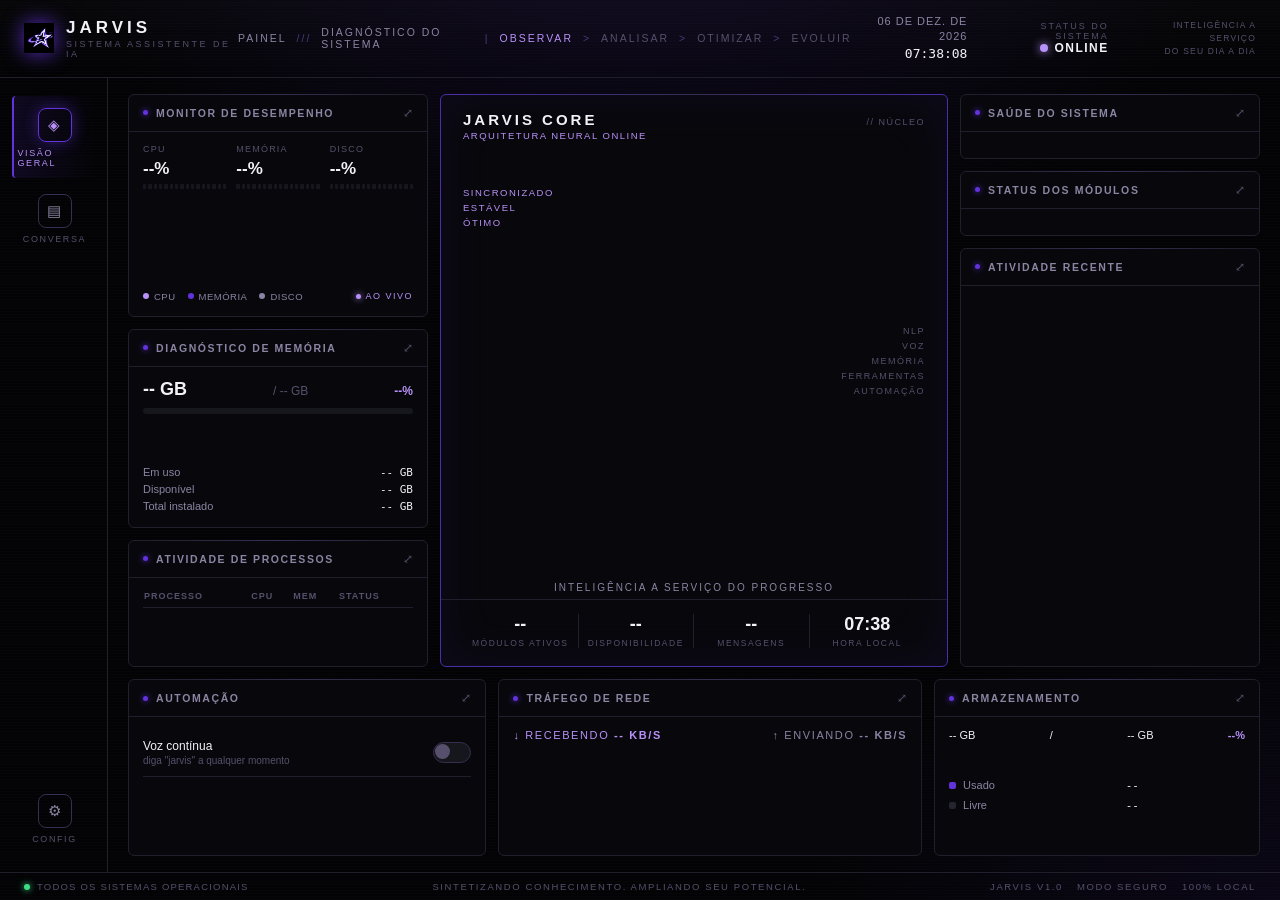
==== JARVIS/interface_web/web/index.html @ 858d24ac "JARVIS Kali - versao atual" ====
<!DOCTYPE html>
<html lang="pt-BR">
<head>
<meta charset="UTF-8" />
<meta name="viewport" content="width=device-width, initial-scale=1.0" />
<title>Jarvis</title>
<link rel="stylesheet" href="style.css" />
</head>
<body>
<div id="app">

  <!-- ===================== cabeçalho HUD ===================== -->
  <div id="hud-topbar">
    <div class="hud-brand">
      <img src="../../assets/logo_mark.png" alt="" onerror="this.style.display='none'" />
      <div class="hud-brand-text">
        <div class="name">JARVIS</div>
        <div class="sub uc">Sistema assistente de IA</div>
      </div>
    </div>

    <div class="hud-breadcrumb uc" id="hud-breadcrumb">
      <span>PAINEL</span>
      <span class="sep">///</span>
      <span>DIAGNÓSTICO DO SISTEMA</span>
      <span class="sep">|</span>
      <span class="step now">OBSERVAR</span>
      <span class="sep">&gt;</span>
      <span class="step">ANALISAR</span>
      <span class="sep">&gt;</span>
      <span class="step">OTIMIZAR</span>
      <span class="sep">&gt;</span>
      <span class="step">EVOLUIR</span>
    </div>

    <div class="hud-right">
      <div class="hud-clock">
        <div class="date uc" id="hud-date">--</div>
        <div class="time" id="hud-time">--:--:--</div>
      </div>
      <div class="hud-status">
        <div class="label uc">Status do sistema</div>
        <div class="value"><span class="status-dot" id="status-dot"></span><span id="status-label">ONLINE</span></div>
      </div>
      <div class="hud-tagline uc">Inteligência a serviço<br />do seu dia a dia</div>
    </div>
  </div>

  <!-- ===================== corpo ===================== -->
  <div id="hud-body">

    <!-- barra lateral -->
    <div id="sidebar">
      <div class="nav-item active" data-page="overview">
        <div class="icon-box">◈</div>
        <span class="uc">Visão geral</span>
      </div>
      <div class="nav-item" data-page="chat">
        <div class="icon-box">▤</div>
        <span class="uc">Conversa</span>
        <span class="nav-badge" id="chat-badge"></span>
      </div>
      <div class="sidebar-footer nav-item" id="settings-btn">
        <div class="icon-box">⚙</div>
        <span class="uc">Config</span>
      </div>
    </div>

    <!-- conteúdo -->
    <div id="content">

      <!-- ---------- página: Visão geral ---------- -->
      <div class="page active" id="page-overview">
        <div class="overview-grid">

          <!-- coluna esquerda -->
          <div class="grid-col">
            <div class="panel">
              <div class="panel-head">
                <div class="panel-title"><span class="dot"></span><span class="uc">Monitor de desempenho</span></div>
                <span class="panel-expand">⤢</span>
              </div>
              <div class="panel-body">
                <div class="metric-row">
                  <div class="metric">
                    <span class="metric-label uc">CPU</span>
                    <span class="metric-value" id="m-cpu">--%</span>
                    <div class="segbar" id="seg-cpu"></div>
                  </div>
                  <div class="metric">
                    <span class="metric-label uc">Memória</span>
                    <span class="metric-value" id="m-ram">--%</span>
                    <div class="segbar" id="seg-ram"></div>
                  </div>
                  <div class="metric">
                    <span class="metric-label uc">Disco</span>
                    <span class="metric-value" id="m-disco">--%</span>
                    <div class="segbar" id="seg-disco"></div>
                  </div>
                </div>
                <canvas class="chart" id="chart-metrics"></canvas>
                <div class="chart-legend">
                  <span class="item"><span class="swatch" style="background:#b891f8"></span>CPU</span>
                  <span class="item"><span class="swatch" style="background:#6232dd"></span>MEMÓRIA</span>
                  <span class="item"><span class="swatch" style="background:#8b84a3"></span>DISCO</span>
                  <span class="live-tag"><span class="dot"></span>AO VIVO</span>
                </div>
              </div>
            </div>

            <div class="panel">
              <div class="panel-head">
                <div class="panel-title"><span class="dot"></span><span class="uc">Diagnóstico de memória</span></div>
                <span class="panel-expand">⤢</span>
              </div>
              <div class="panel-body">
                <div class="mem-headline">
                  <span class="used" id="mem-used">-- GB</span>
                  <span class="total">/ <span id="mem-total">-- GB</span></span>
                  <span class="pct" id="mem-pct">--%</span>
                </div>
                <div class="bigbar"><div class="fill" id="mem-bar" style="width:0%"></div></div>
                <canvas class="waveform" id="mem-wave"></canvas>
                <div class="mem-breakdown">
                  <div><span>Em uso</span><span class="v" id="mem-b-used">-- GB</span></div>
                  <div><span>Disponível</span><span class="v" id="mem-b-avail">-- GB</span></div>
                  <div><span>Total instalado</span><span class="v" id="mem-b-total">-- GB</span></div>
                </div>
              </div>
            </div>

            <div class="panel activity-panel" style="flex:1; min-height:0;">
              <div class="panel-head">
                <div class="panel-title"><span class="dot"></span><span class="uc">Atividade de processos</span></div>
                <span class="panel-expand">⤢</span>
              </div>
              <div class="panel-body" style="flex:1; min-height:0; display:flex; flex-direction:column; overflow-y:auto;">
                <table class="proc-table">
                  <thead>
                    <tr><th class="uc">Processo</th><th class="uc">CPU</th><th class="uc">Mem</th><th class="uc">Status</th></tr>
                  </thead>
                  <tbody id="proc-tbody"></tbody>
                </table>
              </div>
            </div>
          </div>

          <!-- coluna central: núcleo -->
          <div class="grid-col center">
            <div class="panel core-panel">
              <div class="core-head">
                <div>
                  <div class="title">JARVIS CORE</div>
                  <div class="sub uc" id="core-sub">ARQUITETURA NEURAL ONLINE</div>
                </div>
                <div class="tag uc">// NÚCLEO</div>
              </div>
              <div class="core-orb-area">
                <canvas id="orb-overview" width="440" height="440"></canvas>
                <div class="core-side-status uc">
                  <span id="core-flag-1">SINCRONIZADO</span>
                  <span id="core-flag-2">ESTÁVEL</span>
                  <span id="core-flag-3">ÓTIMO</span>
                </div>
                <div class="core-side-labels uc">
                  <span>NLP</span>
                  <span>VOZ</span>
                  <span>MEMÓRIA</span>
                  <span>FERRAMENTAS</span>
                  <span>AUTOMAÇÃO</span>
                </div>
              </div>
              <div class="core-tagline uc" id="core-tagline">Inteligência a serviço do progresso</div>
              <div class="core-stats-row">
                <div class="core-stat"><div class="value" id="core-stat-modules">--</div><div class="label uc">Módulos ativos</div></div>
                <div class="core-stat"><div class="value" id="core-stat-uptime">--</div><div class="label uc">Disponibilidade</div></div>
                <div class="core-stat"><div class="value" id="core-stat-msgs">--</div><div class="label uc">Mensagens</div></div>
                <div class="core-stat"><div class="value" id="core-stat-clock">--:--</div><div class="label uc">Hora local</div></div>
              </div>
            </div>
          </div>

          <!-- coluna direita -->
          <div class="grid-col">
            <div class="panel">
              <div class="panel-head">
                <div class="panel-title"><span class="dot"></span><span class="uc">Saúde do sistema</span></div>
                <span class="panel-expand">⤢</span>
              </div>
              <div class="panel-body" id="health-list"></div>
            </div>

            <div class="panel">
              <div class="panel-head">
                <div class="panel-title"><span class="dot"></span><span class="uc">Status dos módulos</span></div>
                <span class="panel-expand">⤢</span>
              </div>
              <div class="panel-body" id="module-list"></div>
            </div>

            <div class="panel" style="flex:1; min-height:0; display:flex; flex-direction:column;">
              <div class="panel-head">
                <div class="panel-title"><span class="dot"></span><span class="uc">Atividade recente</span></div>
                <span class="panel-expand">⤢</span>
              </div>
              <div class="panel-body activity-panel" style="flex:1; min-height:0;">
                <div class="activity-list" id="activity-list"></div>
              </div>
            </div>
          </div>
        </div>

        <!-- linha inferior -->
        <div class="bottom-row">
          <div class="panel">
            <div class="panel-head">
              <div class="panel-title"><span class="dot"></span><span class="uc">Automação</span></div>
              <span class="panel-expand">⤢</span>
            </div>
            <div class="panel-body">
              <div class="automation-row">
                <div>
                  <div class="automation-label">Voz contínua</div>
                  <div class="automation-sub" id="wake-word-sub">diga "jarvis" a qualquer momento</div>
                </div>
                <label class="switch">
                  <input type="checkbox" id="voice-toggle" />
                  <span class="track"></span>
                  <span class="thumb"></span>
                </label>
              </div>
              <div class="automation-row" id="autostart-row" style="display:none">
                <div>
                  <div class="automation-label">Iniciar com o Windows</div>
                  <div class="automation-sub">abre minimizado na bandeja</div>
                </div>
                <label class="switch">
                  <input type="checkbox" id="autostart-toggle" />
                  <span class="track"></span>
                  <span class="thumb"></span>
                </label>
              </div>
              <div class="tray-note" id="tray-note"></div>
            </div>
          </div>

          <div class="panel">
            <div class="panel-head">
              <div class="panel-title"><span class="dot"></span><span class="uc">Tráfego de rede</span></div>
              <span class="panel-expand">⤢</span>
            </div>
            <div class="panel-body">
              <div class="net-summary">
                <span class="in uc">↓ recebendo <b id="net-recv">-- KB/s</b></span>
                <span class="out uc">↑ enviando <b id="net-sent">-- KB/s</b></span>
              </div>
              <canvas class="net-chart" id="net-chart"></canvas>
            </div>
          </div>

          <div class="panel">
            <div class="panel-head">
              <div class="panel-title"><span class="dot"></span><span class="uc">Armazenamento</span></div>
              <span class="panel-expand">⤢</span>
            </div>
            <div class="panel-body">
              <div class="storage-headline">
                <span id="storage-used">-- GB</span> / <span id="storage-total">-- GB</span>
                <span class="pct" id="storage-pct">--%</span>
              </div>
              <div class="storage-body">
                <div class="storage-list">
                  <div class="row"><span class="swatch" style="background:#6232dd"></span>Usado<span class="v" id="storage-row-used">--</span></div>
                  <div class="row"><span class="swatch" style="background:#252530"></span>Livre<span class="v" id="storage-row-free">--</span></div>
                </div>
                <canvas class="donut" id="storage-donut" width="92" height="92"></canvas>
              </div>
            </div>
          </div>
        </div>
      </div>

      <!-- ---------- página: Conversa ---------- -->
      <div class="page" id="page-chat">
        <div class="chat-orb-col panel">
          <div class="panel-head">
            <div class="panel-title"><span class="dot"></span><span class="uc">Jarvis Core</span></div>
          </div>
          <div class="chat-orb-body">
            <canvas id="orb-chat" width="180" height="180"></canvas>
            <div class="state-label uc" id="chat-state-label">ONLINE</div>
          </div>
        </div>

        <div class="chat-main panel">
          <div class="panel-head">
            <div class="panel-title"><span class="dot"></span><span class="uc">Conversa</span></div>
          </div>
          <div class="panel-body" style="flex:1; min-height:0; display:flex; flex-direction:column;">
            <div class="chat-messages" id="chat-messages"></div>
            <div class="chat-input-row">
              <button class="icon-btn" id="mic-btn" title="Falar">🎤</button>
              <input type="text" id="chat-input" placeholder="Digite uma mensagem..." autocomplete="off" />
              <button class="icon-btn primary" id="send-btn" title="Enviar">➤</button>
            </div>
          </div>
        </div>
      </div>
    </div>
  </div>

  <!-- ===================== rodapé HUD ===================== -->
  <div id="hud-footer">
    <div class="footer-left"><span class="dot"></span><span id="footer-status">TODOS OS SISTEMAS OPERACIONAIS</span></div>
    <div class="footer-center uc">Sintetizando conhecimento. Ampliando seu potencial.</div>
    <div class="footer-right uc">
      <span>JARVIS v1.0</span>
      <span>MODO SEGURO</span>
      <span>100% LOCAL</span>
    </div>
  </div>
</div>

<!-- ===================== modal: confirmação de ação ===================== -->
<div class="overlay" id="confirm-overlay">
  <div class="modal">
    <h2>Confirmação necessária</h2>
    <p class="confirm-message" id="confirm-message"></p>
    <div class="modal-actions">
      <button class="btn" id="confirm-cancel">Cancelar</button>
      <button class="btn primary" id="confirm-ok">Confirmar</button>
    </div>
  </div>
</div>

<!-- ===================== modal: configurar IA ===================== -->
<div class="overlay" id="settings-overlay">
  <div class="modal">
    <h2>Configurar IA do Jarvis</h2>
    <p class="sub">
      Sem isso, o Jarvis funciona só com comandos diretos (sem conversa livre).
      Você pode trocar isso depois a qualquer momento.
    </p>
    <div id="provider-list"></div>
    <div class="modal-hint" id="provider-hint"></div>
    <div class="field">
      <input type="password" id="api-key-input" placeholder="Cole sua chave de API aqui" />
    </div>
    <div class="modal-status" id="settings-status"></div>
    <div class="modal-actions">
      <button class="btn" id="settings-cancel">Agora não</button>
      <button class="btn primary" id="settings-save">Salvar</button>
    </div>
  </div>
</div>

<script src="app.js"></script>
</body>
</html>
---- JARVIS/interface_web/web/style.css ----
/*
 * Estilo visual do Jarvis — painel de diagnóstico estilo "laboratório
 * de ficção científica" (referência visual do usuário: cabeçalho com
 * breadcrumb técnico, esfera central em wireframe/partículas, cards
 * com bordas finas tipo HUD, barras segmentadas, gráfico multi-linha,
 * donut de armazenamento). Mostrado dentro da janela pywebview (ver
 * interface_web/webview_app.py). Paleta base igual a interface/theme.py
 * (preto/roxo extraído da logo oficial) — só o MEIO de desenhar mudou
 * (HTML/CSS/canvas em vez de CustomTkinter), pra conseguir os efeitos
 * que o Tkinter nunca desenha: brilho real, gradientes, partículas.
 */

@font-face {
  font-family: "Segoe UI Local";
  src: local("Segoe UI");
}

:root {
  --bg: #030305;
  --panel: #08080c;
  --panel-2: #0b0b11;
  --surface: #16161d;
  --surface-hover: #212129;

  --purple: #6232dd;
  --purple-hover: #7b42e8;
  --purple-light: #b891f8;
  --purple-dark: #280a99;
  --purple-dim: #4a3a7a;

  --text: #f2f1f6;
  --text-dim: #8b84a3;
  --text-faint: #56506c;

  --error: #ef4444;
  --ok: #3ddc84;
  --warn: #e8b93d;

  --border: #201f2c;
  --border-bright: #352f52;
  --border-accent: #4a2fa8;

  --mono: "SF Mono", "Consolas", "Cascadia Code", monospace;
}

* {
  box-sizing: border-box;
}

html,
body {
  margin: 0;
  padding: 0;
  height: 100%;
  background: var(--bg);
  color: var(--text);
  font-family: "Segoe UI Local", "Segoe UI", -apple-system, "Inter", sans-serif;
  overflow: hidden;
  user-select: none;
}

body {
  background:
    radial-gradient(ellipse 1000px 700px at 50% -15%, rgba(98, 50, 221, 0.14), transparent 60%),
    radial-gradient(ellipse 800px 500px at 100% 100%, rgba(98, 50, 221, 0.08), transparent 60%),
    repeating-linear-gradient(0deg, rgba(255, 255, 255, 0.012) 0px, rgba(255, 255, 255, 0.012) 1px, transparent 1px, transparent 3px),
    var(--bg);
}

button {
  font-family: inherit;
  cursor: pointer;
}

::-webkit-scrollbar {
  width: 7px;
  height: 7px;
}
::-webkit-scrollbar-track {
  background: transparent;
}
::-webkit-scrollbar-thumb {
  background: var(--border-bright);
  border-radius: 4px;
}

.mono {
  font-family: var(--mono);
}

.uc {
  text-transform: uppercase;
  letter-spacing: 1.6px;
}

/* ----------------------------- layout geral ----------------------------- */

#app {
  display: flex;
  flex-direction: column;
  height: 100vh;
  width: 100vw;
}

/* -------------------------------- topbar HUD ----------------------------- */

#hud-topbar {
  display: flex;
  align-items: center;
  justify-content: space-between;
  padding: 14px 24px;
  border-bottom: 1px solid var(--border);
  background: linear-gradient(180deg, rgba(255, 255, 255, 0.015), transparent);
  flex-shrink: 0;
}

.hud-brand {
  display: flex;
  align-items: center;
  gap: 12px;
}

.hud-brand img {
  width: 30px;
  height: 30px;
  filter: drop-shadow(0 0 10px rgba(98, 50, 221, 0.9));
}

.hud-brand-text .name {
  font-size: 17px;
  font-weight: 800;
  letter-spacing: 4px;
}

.hud-brand-text .sub {
  font-size: 9px;
  color: var(--text-faint);
  letter-spacing: 2.5px;
  margin-top: 1px;
}

.hud-breadcrumb {
  display: flex;
  align-items: center;
  gap: 10px;
  font-size: 10.5px;
  letter-spacing: 2px;
  color: var(--text-dim);
}

.hud-breadcrumb .sep {
  color: var(--purple-dim);
}

.hud-breadcrumb .step {
  color: var(--text-faint);
}

.hud-breadcrumb .step.now {
  color: var(--purple-light);
}

.hud-right {
  display: flex;
  align-items: center;
  gap: 22px;
}

.hud-clock {
  text-align: right;
  font-size: 11px;
  color: var(--text-dim);
  line-height: 1.4;
}

.hud-clock .date {
  letter-spacing: 1px;
}

.hud-clock .time {
  font-family: var(--mono);
  color: var(--text);
  font-size: 13px;
}

.hud-status {
  text-align: right;
}

.hud-status .label {
  font-size: 9px;
  color: var(--text-faint);
  letter-spacing: 2px;
}

.hud-status .value {
  display: flex;
  align-items: center;
  gap: 6px;
  font-size: 12px;
  font-weight: 700;
  letter-spacing: 1.5px;
  justify-content: flex-end;
}

.status-dot {
  width: 8px;
  height: 8px;
  border-radius: 50%;
  background: var(--purple-light);
  box-shadow: 0 0 10px var(--purple-light);
  animation: pulse-dot 1.8s ease-in-out infinite;
}

@keyframes pulse-dot {
  0%, 100% { opacity: 1; transform: scale(1); }
  50% { opacity: 0.5; transform: scale(0.8); }
}

.hud-tagline {
  text-align: right;
  font-size: 8.5px;
  color: var(--text-faint);
  letter-spacing: 1.2px;
  line-height: 1.5;
  max-width: 150px;
}

/* -------------------------------- corpo geral ----------------------------- */

#hud-body {
  flex: 1;
  min-height: 0;
  display: flex;
}

/* ------------------------------ barra lateral ---------------------------- */

#sidebar {
  width: 108px;
  min-width: 108px;
  border-right: 1px solid var(--border);
  display: flex;
  flex-direction: column;
  align-items: center;
  padding: 18px 0;
  gap: 4px;
}

.nav-item {
  width: 84px;
  display: flex;
  flex-direction: column;
  align-items: center;
  gap: 6px;
  padding: 12px 4px 10px;
  border-radius: 4px;
  color: var(--text-faint);
  border-left: 2px solid transparent;
  font-size: 9px;
  letter-spacing: 1px;
  position: relative;
  transition: color 0.15s ease, background 0.15s ease;
}

.nav-item .icon-box {
  width: 34px;
  height: 34px;
  border-radius: 8px;
  border: 1px solid var(--border-bright);
  display: flex;
  align-items: center;
  justify-content: center;
  font-size: 15px;
  color: var(--text-dim);
  transition: border-color 0.15s ease, box-shadow 0.15s ease, color 0.15s ease;
}

.nav-item:hover {
  color: var(--text-dim);
}

.nav-item.active {
  color: var(--purple-light);
  background: linear-gradient(90deg, rgba(98, 50, 221, 0.12), transparent);
  border-left-color: var(--purple);
}

.nav-item.active .icon-box {
  border-color: var(--purple);
  color: var(--purple-light);
  box-shadow: 0 0 16px rgba(98, 50, 221, 0.45);
}

.nav-badge {
  position: absolute;
  top: 8px;
  right: 14px;
  width: 7px;
  height: 7px;
  border-radius: 50%;
  background: var(--purple-light);
  box-shadow: 0 0 8px var(--purple-light);
  display: none;
}

.nav-badge.show {
  display: block;
}

.sidebar-footer {
  margin-top: auto;
}

/* -------------------------------- conteúdo -------------------------------- */

#content {
  flex: 1;
  min-width: 0;
  display: flex;
  flex-direction: column;
}

.page {
  flex: 1;
  min-height: 0;
  padding: 16px 20px;
  overflow-y: auto;
  display: none;
  flex-direction: column;
  gap: 12px;
}

.page.active {
  display: flex;
}

/* --------------------------------- cards --------------------------------- */

.panel {
  background: var(--panel);
  border: 1px solid var(--border);
  border-radius: 6px;
  position: relative;
}

.panel::before {
  content: "";
  position: absolute;
  top: -1px;
  left: 14px;
  right: 14px;
  height: 1px;
  background: linear-gradient(90deg, transparent, var(--border-bright), transparent);
}

.panel-head {
  display: flex;
  align-items: center;
  justify-content: space-between;
  padding: 11px 14px;
  border-bottom: 1px solid var(--border);
}

.panel-title {
  display: flex;
  align-items: center;
  gap: 8px;
  font-size: 10.5px;
  font-weight: 700;
  letter-spacing: 1.8px;
  color: var(--text-dim);
}

.panel-title .dot {
  width: 5px;
  height: 5px;
  border-radius: 50%;
  background: var(--purple);
  box-shadow: 0 0 6px var(--purple);
}

.panel-expand {
  color: var(--text-faint);
  font-size: 12px;
}

.panel-body {
  padding: 12px 14px 14px;
}

/* ------------------------------- overview grid ----------------------------- */

.overview-grid {
  display: grid;
  grid-template-columns: 300px 1fr 300px;
  grid-template-rows: 1fr;
  gap: 12px;
  flex: 1;
  min-height: 0;
}

.grid-col {
  display: flex;
  flex-direction: column;
  gap: 12px;
  min-height: 0;
  height: 100%;
}

.grid-col.center {
  min-width: 0;
}

/* -------------------------- monitor de desempenho -------------------------- */

.metric-row {
  display: grid;
  grid-template-columns: repeat(3, 1fr);
  gap: 10px;
  margin-bottom: 10px;
}

.metric {
  display: flex;
  flex-direction: column;
  gap: 5px;
}

.metric-label {
  font-size: 9px;
  color: var(--text-faint);
  letter-spacing: 1.2px;
}

.metric-value {
  font-size: 17px;
  font-weight: 700;
  font-variant-numeric: tabular-nums;
}

.segbar {
  display: flex;
  gap: 2px;
  height: 5px;
}

.segbar .seg {
  flex: 1;
  background: var(--surface);
  border-radius: 1px;
}

.segbar .seg.filled {
  background: var(--purple);
  box-shadow: 0 0 4px rgba(98, 50, 221, 0.6);
}

.chart-legend {
  display: flex;
  gap: 12px;
  margin-top: 8px;
  flex-wrap: wrap;
}

.chart-legend .item {
  display: flex;
  align-items: center;
  gap: 5px;
  font-size: 9.5px;
  color: var(--text-dim);
  letter-spacing: 0.5px;
}

.chart-legend .swatch {
  width: 6px;
  height: 6px;
  border-radius: 50%;
}

.live-tag {
  display: flex;
  align-items: center;
  gap: 4px;
  font-size: 9px;
  color: var(--purple-light);
  letter-spacing: 1.5px;
  margin-left: auto;
}

.live-tag .dot {
  width: 5px;
  height: 5px;
  border-radius: 50%;
  background: var(--purple-light);
  box-shadow: 0 0 6px var(--purple-light);
  animation: pulse-dot 1.4s ease-in-out infinite;
}

canvas.chart {
  width: 100%;
  height: 84px;
  display: block;
}

/* ------------------------------- memória card ------------------------------ */

.mem-headline {
  display: flex;
  align-items: baseline;
  justify-content: space-between;
  margin-bottom: 8px;
}

.mem-headline .used {
  font-size: 18px;
  font-weight: 700;
}

.mem-headline .total {
  font-size: 12px;
  color: var(--text-faint);
}

.mem-headline .pct {
  font-size: 12px;
  color: var(--purple-light);
  font-weight: 700;
}

.bigbar {
  height: 6px;
  border-radius: 3px;
  background: var(--surface);
  overflow: hidden;
  margin-bottom: 10px;
}

.bigbar .fill {
  height: 100%;
  background: linear-gradient(90deg, var(--purple-dark), var(--purple), var(--purple-light));
  box-shadow: 0 0 8px rgba(98, 50, 221, 0.6);
  transition: width 0.4s ease;
}

canvas.waveform {
  width: 100%;
  height: 34px;
  display: block;
  margin-bottom: 8px;
}

.mem-breakdown {
  display: flex;
  flex-direction: column;
  gap: 4px;
  font-size: 11px;
}

.mem-breakdown div {
  display: flex;
  justify-content: space-between;
  color: var(--text-dim);
}

.mem-breakdown span.v {
  color: var(--text);
  font-family: var(--mono);
}

/* --------------------------- tabela de processos ---------------------------- */

.proc-table {
  width: 100%;
  border-collapse: collapse;
  font-size: 11px;
}

.proc-table th {
  text-align: left;
  font-size: 9px;
  color: var(--text-faint);
  letter-spacing: 1px;
  font-weight: 600;
  padding-bottom: 6px;
  border-bottom: 1px solid var(--border);
}

.proc-table td {
  padding: 6px 0;
  border-bottom: 1px dashed rgba(255, 255, 255, 0.03);
  color: var(--text-dim);
}

.proc-table td:first-child {
  color: var(--text);
  display: flex;
  align-items: center;
  gap: 6px;
}

.proc-dot {
  width: 5px;
  height: 5px;
  border-radius: 50%;
  flex-shrink: 0;
}

.proc-dot.running {
  background: var(--ok);
  box-shadow: 0 0 5px var(--ok);
}

.proc-dot.sleeping {
  background: var(--text-faint);
}

.proc-table td.num {
  font-family: var(--mono);
  text-align: right;
}

/* ------------------------------- núcleo/orbe ------------------------------- */

.core-panel {
  flex: 1;
  min-height: 0;
  display: flex;
  flex-direction: column;
  border-color: var(--border-accent);
  box-shadow: 0 0 50px rgba(98, 50, 221, 0.08) inset;
}

.core-head {
  display: flex;
  justify-content: space-between;
  align-items: baseline;
  padding: 16px 22px 0;
}

.core-head .title {
  font-size: 15px;
  font-weight: 800;
  letter-spacing: 3px;
}

.core-head .sub {
  font-size: 9.5px;
  color: var(--purple-light);
  letter-spacing: 1.5px;
  margin-top: 2px;
}

.core-head .tag {
  font-size: 9px;
  color: var(--text-faint);
  letter-spacing: 1.5px;
}

.core-orb-area {
  flex: 1;
  min-height: 0;
  position: relative;
  display: flex;
  align-items: center;
  justify-content: center;
}

#orb-overview {
  max-width: 100%;
  max-height: 100%;
}

.core-side-labels {
  position: absolute;
  right: 22px;
  top: 50%;
  transform: translateY(-50%);
  display: flex;
  flex-direction: column;
  gap: 5px;
  align-items: flex-end;
}

.core-side-labels span {
  font-size: 9px;
  letter-spacing: 1.5px;
  color: var(--text-faint);
}

.core-side-status {
  position: absolute;
  left: 22px;
  top: 46px;
  display: flex;
  flex-direction: column;
  gap: 4px;
  align-items: flex-start;
}

.core-side-status span {
  font-size: 9.5px;
  letter-spacing: 1.5px;
  color: var(--purple-light);
}

.core-tagline {
  text-align: center;
  font-size: 10px;
  letter-spacing: 2px;
  color: var(--text-dim);
  padding-bottom: 6px;
}

.core-stats-row {
  display: grid;
  grid-template-columns: repeat(4, 1fr);
  border-top: 1px solid var(--border);
  padding: 14px 22px 18px;
}

.core-stat {
  text-align: center;
  border-right: 1px solid var(--border);
}

.core-stat:last-child {
  border-right: none;
}

.core-stat .value {
  font-size: 18px;
  font-weight: 800;
  font-variant-numeric: tabular-nums;
}

.core-stat .label {
  font-size: 8.5px;
  color: var(--text-faint);
  letter-spacing: 1.5px;
  margin-top: 3px;
}

/* --------------------------- health / módulos --------------------------- */

.health-row {
  display: flex;
  align-items: center;
  gap: 10px;
  padding: 7px 0;
}

.health-row .name {
  flex: 1;
  font-size: 11px;
  color: var(--text-dim);
}

.health-row .bar {
  width: 70px;
  height: 4px;
  border-radius: 2px;
  background: var(--surface);
  overflow: hidden;
}

.health-row .bar .fill {
  height: 100%;
  border-radius: 2px;
}

.health-row .bar .fill.ok {
  background: linear-gradient(90deg, var(--purple-dark), var(--purple-light));
  box-shadow: 0 0 6px rgba(184, 145, 248, 0.5);
}

.health-row .bar .fill.off {
  background: var(--text-faint);
}

.health-row .pct {
  width: 30px;
  text-align: right;
  font-size: 10.5px;
  font-family: var(--mono);
  color: var(--text-dim);
}

.module-row {
  display: flex;
  align-items: center;
  gap: 9px;
  padding: 7px 0;
}

.module-dot {
  width: 7px;
  height: 7px;
  border-radius: 50%;
  flex-shrink: 0;
}

.module-dot.ok {
  background: var(--ok);
  box-shadow: 0 0 6px var(--ok);
}

.module-dot.off {
  background: var(--text-faint);
}

.module-row .name {
  flex: 1;
  font-size: 11px;
  color: var(--text-dim);
}

.module-row .state {
  font-size: 9.5px;
  letter-spacing: 1px;
  font-weight: 700;
}

.module-row .state.ok {
  color: var(--ok);
}

.module-row .state.off {
  color: var(--text-faint);
}

/* ------------------------------- bottom row ----------------------------- */

.bottom-row {
  display: grid;
  grid-template-columns: 1.1fr 1.3fr 1fr;
  gap: 12px;
  flex-shrink: 0;
}

/* automação */

.automation-row {
  display: flex;
  align-items: center;
  justify-content: space-between;
  padding: 10px 0;
  border-bottom: 1px solid var(--border);
}

.automation-row:last-of-type {
  border-bottom: none;
}

.automation-label {
  font-size: 12px;
}

.automation-sub {
  font-size: 10px;
  color: var(--text-faint);
  margin-top: 2px;
}

.tray-note {
  margin-top: 8px;
  font-size: 10px;
  color: var(--text-faint);
  line-height: 1.4;
}

.switch {
  position: relative;
  width: 38px;
  height: 21px;
  flex-shrink: 0;
}

.switch input {
  opacity: 0;
  width: 0;
  height: 0;
}

.switch .track {
  position: absolute;
  inset: 0;
  background: var(--surface);
  border: 1px solid var(--border-bright);
  border-radius: 999px;
  transition: background 0.2s ease, box-shadow 0.2s ease;
}

.switch .thumb {
  position: absolute;
  top: 2px;
  left: 2px;
  width: 15px;
  height: 15px;
  border-radius: 50%;
  background: var(--text-faint);
  transition: transform 0.2s ease, background 0.2s ease;
}

.switch input:checked + .track {
  background: rgba(98, 50, 221, 0.35);
  border-color: var(--purple);
  box-shadow: 0 0 10px rgba(98, 50, 221, 0.5);
}

.switch input:checked ~ .thumb {
  transform: translateX(17px);
  background: var(--purple-light);
}

/* tráfego de rede */

.net-summary {
  display: flex;
  justify-content: space-between;
  margin-bottom: 8px;
  font-size: 11px;
}

.net-summary .in {
  color: var(--purple-light);
}

.net-summary .out {
  color: var(--text-dim);
}

canvas.net-chart {
  width: 100%;
  height: 78px;
  display: block;
}

/* armazenamento / donut */

.storage-body {
  display: flex;
  align-items: center;
  gap: 14px;
}

.storage-list {
  flex: 1;
  display: flex;
  flex-direction: column;
  gap: 7px;
}

.storage-list .row {
  display: flex;
  align-items: center;
  gap: 7px;
  font-size: 11px;
  color: var(--text-dim);
}

.storage-list .swatch {
  width: 7px;
  height: 7px;
  border-radius: 2px;
  flex-shrink: 0;
}

.storage-list .row span.v {
  margin-left: auto;
  font-family: var(--mono);
  color: var(--text);
}

canvas.donut {
  width: 92px;
  height: 92px;
  flex-shrink: 0;
}

.storage-headline {
  display: flex;
  justify-content: space-between;
  font-size: 11px;
  margin-bottom: 8px;
}

.storage-headline .pct {
  color: var(--purple-light);
  font-weight: 700;
}

/* -------------------------------- atividade -------------------------------- */

.activity-panel {
  flex: 1;
  min-height: 0;
  display: flex;
  flex-direction: column;
}

.activity-list {
  flex: 1;
  overflow-y: auto;
  font-family: var(--mono);
  font-size: 11px;
  color: var(--text-dim);
}

.activity-list div {
  padding: 4px 0;
  border-bottom: 1px dashed rgba(255, 255, 255, 0.03);
}

.activity-time {
  color: var(--purple-light);
  margin-right: 8px;
}

.activity-empty {
  color: var(--text-faint);
  font-style: italic;
  padding: 8px 0;
}

/* ------------------------------ footer status bar --------------------------- */

#hud-footer {
  display: flex;
  align-items: center;
  justify-content: space-between;
  padding: 8px 24px;
  border-top: 1px solid var(--border);
  font-size: 9.5px;
  letter-spacing: 1.2px;
  color: var(--text-faint);
  flex-shrink: 0;
}

#hud-footer .footer-left {
  display: flex;
  align-items: center;
  gap: 7px;
}

#hud-footer .footer-left .dot {
  width: 6px;
  height: 6px;
  border-radius: 50%;
  background: var(--ok);
  box-shadow: 0 0 6px var(--ok);
}

#hud-footer .footer-right {
  display: flex;
  gap: 14px;
}

/* --------------------------------- chat page -------------------------------- */

#page-chat {
  flex-direction: row;
  gap: 12px;
}

.chat-orb-col {
  width: 260px;
  flex-shrink: 0;
  display: flex;
  flex-direction: column;
}

.chat-orb-body {
  flex: 1;
  display: flex;
  flex-direction: column;
  align-items: center;
  justify-content: center;
  gap: 10px;
}

#orb-chat {
  max-width: 100%;
}

.chat-orb-body .state-label {
  font-size: 11px;
  letter-spacing: 2px;
  color: var(--text-dim);
}

.chat-main {
  flex: 1;
  min-width: 0;
  display: flex;
  flex-direction: column;
}

.chat-messages {
  flex: 1;
  overflow-y: auto;
  padding: 6px 4px 14px;
  display: flex;
  flex-direction: column;
  gap: 10px;
}

.msg {
  max-width: 70%;
  padding: 10px 14px;
  border-radius: 4px;
  font-size: 13px;
  line-height: 1.45;
  animation: msg-in 0.2s ease;
  border: 1px solid transparent;
}

@keyframes msg-in {
  from { opacity: 0; transform: translateY(4px); }
  to { opacity: 1; transform: translateY(0); }
}

.msg-user {
  align-self: flex-end;
  background: linear-gradient(135deg, var(--purple), var(--purple-dark));
  color: #fff;
}

.msg-jarvis {
  align-self: flex-start;
  background: var(--surface);
  border-color: var(--border);
}

.chat-input-row {
  display: flex;
  align-items: center;
  gap: 10px;
  padding-top: 12px;
  border-top: 1px solid var(--border);
}

.chat-input-row input[type="text"] {
  flex: 1;
  background: var(--surface);
  border: 1px solid var(--border-bright);
  border-radius: 6px;
  color: var(--text);
  padding: 10px 13px;
  font-size: 13px;
  outline: none;
}

.chat-input-row input[type="text"]:focus {
  border-color: var(--purple);
  box-shadow: 0 0 0 3px rgba(98, 50, 221, 0.18);
}

.icon-btn {
  width: 38px;
  height: 38px;
  border-radius: 6px;
  border: 1px solid var(--border-bright);
  background: var(--surface);
  color: var(--text);
  font-size: 14px;
  display: flex;
  align-items: center;
  justify-content: center;
  transition: background 0.15s ease, border-color 0.15s ease;
  flex-shrink: 0;
}

.icon-btn:hover {
  background: var(--surface-hover);
}

.icon-btn.primary {
  background: var(--purple);
  border-color: var(--purple);
}

.icon-btn.primary:hover {
  background: var(--purple-hover);
}

.icon-btn.recording {
  border-color: var(--error);
  color: var(--error);
  animation: pulse-dot 1s ease-in-out infinite;
}

/* -------------------------------- overlays/modais ----------------------------- */

.overlay {
  position: fixed;
  inset: 0;
  background: rgba(0, 0, 0, 0.65);
  backdrop-filter: blur(3px);
  display: none;
  align-items: center;
  justify-content: center;
  z-index: 50;
}

.overlay.show {
  display: flex;
}

.modal {
  width: 440px;
  max-width: 90vw;
  background: var(--panel);
  border: 1px solid var(--border-accent);
  border-radius: 10px;
  box-shadow: 0 0 60px rgba(98, 50, 221, 0.22);
  padding: 22px 24px;
}

.modal h2 {
  margin: 0 0 6px;
  font-size: 16px;
}

.modal p.sub {
  margin: 0 0 16px;
  font-size: 12.5px;
  color: var(--text-dim);
  line-height: 1.5;
}

.modal .field {
  margin-bottom: 14px;
}

.provider-option {
  display: flex;
  align-items: center;
  gap: 10px;
  padding: 9px 10px;
  border-radius: 6px;
  font-size: 13px;
  border: 1px solid transparent;
}

.provider-option:hover {
  background: var(--surface);
}

.provider-option input {
  accent-color: var(--purple);
}

.modal input[type="text"],
.modal input[type="password"] {
  width: 100%;
  background: var(--surface);
  border: 1px solid var(--border-bright);
  border-radius: 6px;
  color: var(--text);
  padding: 10px 12px;
  font-size: 13px;
  outline: none;
}

.modal input:focus {
  border-color: var(--purple);
}

.modal-hint {
  font-size: 11.5px;
  color: var(--purple-light);
  margin: 10px 0 4px;
  line-height: 1.4;
}

.modal-status {
  font-size: 12px;
  min-height: 16px;
  margin: 6px 0 4px;
}

.modal-status.error {
  color: var(--error);
}

.modal-status.ok {
  color: var(--purple-light);
}

.modal-actions {
  display: flex;
  justify-content: flex-end;
  gap: 10px;
  margin-top: 12px;
}

.btn {
  padding: 9px 18px;
  border-radius: 6px;
  border: 1px solid var(--border-bright);
  background: var(--surface);
  color: var(--text);
  font-size: 13px;
  font-weight: 600;
}

.btn:hover {
  background: var(--surface-hover);
}

.btn.primary {
  background: var(--purple);
  border-color: var(--purple);
  color: #fff;
}

.btn.primary:hover {
  background: var(--purple-hover);
}

.confirm-message {
  font-size: 13.5px;
  line-height: 1.5;
  margin-bottom: 4px;
}

@media (max-width: 1150px) {
  .overview-grid {
    grid-template-columns: 1fr;
  }
  .bottom-row {
    grid-template-columns: 1fr;
  }
}
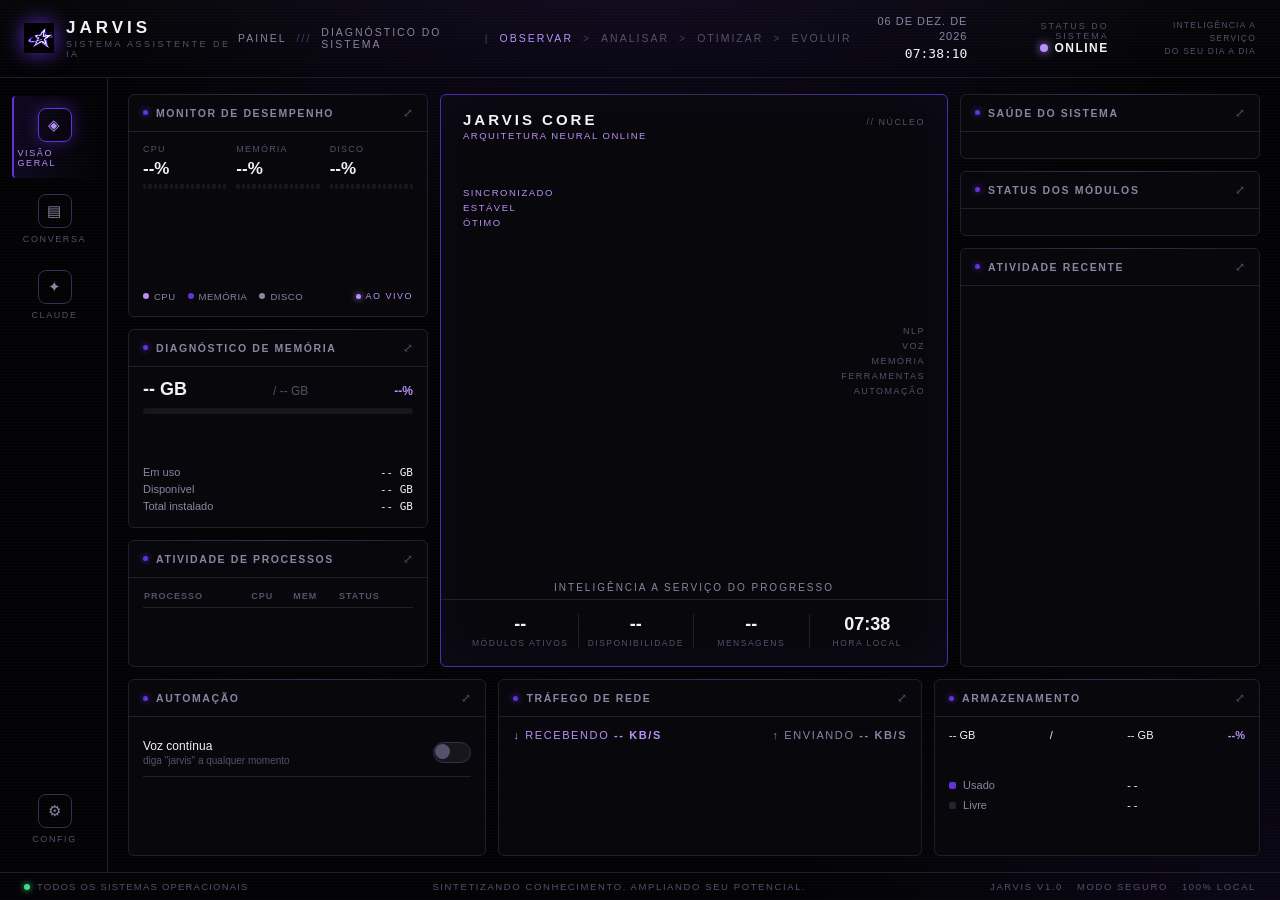
==== commit 0720aaa2: "feat(claude): connect multi-tab service to Jarvis GUI" ====
--- a/JARVIS/interface_web/web/index.html
+++ b/JARVIS/interface_web/web/index.html
@@ -5,6 +5,7 @@
 <meta name="viewport" content="width=device-width, initial-scale=1.0" />
 <title>Jarvis</title>
 <link rel="stylesheet" href="style.css" />
+<link rel="stylesheet" href="claude_tabs.css" />
 </head>
 <body>
 <div id="app">
@@ -59,6 +60,10 @@
         <div class="icon-box">▤</div>
         <span class="uc">Conversa</span>
         <span class="nav-badge" id="chat-badge"></span>
+      </div>
+      <div class="nav-item" data-page="claude">
+        <div class="icon-box">✦</div>
+        <span class="uc">Claude</span>
       </div>
       <div class="sidebar-footer nav-item" id="settings-btn">
         <div class="icon-box">⚙</div>
@@ -306,6 +311,34 @@
           </div>
         </div>
       </div>
+      <!-- ---------- página: Claude Max — abas independentes ---------- -->
+      <div class="page" id="page-claude">
+        <section class="ct-shell">
+          <header class="ct-head">
+            <div>
+              <div class="ct-title">CLAUDE · MULTIABAS</div>
+              <div class="ct-sub">Sessões independentes com Claude Code e sua assinatura Max</div>
+            </div>
+            <div class="ct-actions">
+              <label for="claude-new-model" class="uc" style="font-size:9px;color:var(--text-dim)">Modelo</label>
+              <select id="claude-new-model" aria-label="Modelo para a próxima aba">
+                <option value="default">Automático</option>
+                <option value="sonnet">Sonnet</option>
+                <option value="opus">Opus</option>
+              </select>
+              <button type="button" class="ct-btn" id="claude-create">+ Nova aba</button>
+            </div>
+          </header>
+          <div id="claude-tabs" role="tablist" aria-label="Conversas Claude"></div>
+          <div id="claude-messages" role="log" aria-live="polite"></div>
+          <div class="ct-composer">
+            <textarea id="claude-input" rows="2" placeholder="Pergunte ao Claude... (Enter envia; Shift+Enter quebra linha)" aria-label="Mensagem para Claude"></textarea>
+            <button type="button" class="ct-btn" id="claude-send">Enviar</button>
+          </div>
+          <div id="claude-status" role="status">Inicializando...</div>
+          <div id="claude-tip">As conversas usam o Claude Code instalado localmente, sem salvar chaves de API.</div>
+        </section>
+      </div>
     </div>
   </div>
 
@@ -355,5 +388,6 @@
 </div>
 
 <script src="app.js"></script>
+<script src="claude_tabs.js"></script>
 </body>
 </html>
--- a/JARVIS/interface_web/web/claude_tabs.css
+++ b/JARVIS/interface_web/web/claude_tabs.css
@@ -0,0 +1,99 @@
+/* Nova aba Claude: preserva a identidade preta/roxa do JARVIS. */
+#page-claude { overflow: hidden; }
+.ct-shell {
+  background: var(--panel);
+  border: 1px solid var(--border);
+  border-radius: 6px;
+  min-height: 0;
+  height: 100%;
+  display: flex;
+  flex-direction: column;
+}
+.ct-head {
+  padding: 16px 18px 11px;
+  border-bottom: 1px solid var(--border);
+  display: flex;
+  flex-wrap: wrap;
+  align-items: center;
+  justify-content: space-between;
+  gap: 10px;
+}
+.ct-title { font-size: 13px; font-weight: 800; letter-spacing: 2px; color: var(--purple-light); }
+.ct-sub { font-size: 10px; color: var(--text-dim); margin-top: 4px; }
+.ct-actions { display: flex; align-items: center; flex-wrap: wrap; gap: 8px; }
+.ct-actions select, .ct-composer textarea {
+  background: var(--surface);
+  color: var(--text);
+  border: 1px solid var(--border-bright);
+  border-radius: 5px;
+  font: inherit;
+}
+.ct-actions select { padding: 9px 10px; font-size: 11px; }
+.ct-btn {
+  background: rgba(98,50,221,.25);
+  color: var(--text);
+  border: 1px solid var(--purple);
+  border-radius: 5px;
+  font-size: 11px;
+  font-weight: 700;
+  padding: 9px 13px;
+}
+.ct-btn:hover:not(:disabled) { background: rgba(98,50,221,.45); }
+.ct-btn:disabled, .ct-actions select:disabled { opacity: .38; cursor: not-allowed; }
+#claude-tabs {
+  padding: 11px 14px 0;
+  display: flex;
+  flex-wrap: nowrap;
+  gap: 5px;
+  overflow-x: auto;
+  flex: 0 0 auto;
+  border-bottom: 1px solid var(--border);
+  min-height: 48px;
+}
+.ct-tab {
+  display: inline-flex;
+  align-items: center;
+  gap: 3px;
+  border: 1px solid var(--border);
+  border-bottom: 2px solid transparent;
+  background: var(--panel-2);
+  color: var(--text-dim);
+  border-radius: 6px 6px 0 0;
+  padding: 3px 3px 2px 10px;
+  min-width: 125px;
+  max-width: 220px;
+}
+.ct-tab.active { border-color: var(--purple); border-bottom-color: var(--purple-light); color: var(--text); }
+.ct-tab-pick { flex: 1; min-width: 0; text-overflow: ellipsis; white-space: nowrap; overflow: hidden; background: transparent; border: 0; color: inherit; text-align: left; font-size: 11px; }
+.ct-mini { border: 0; background: transparent; color: var(--text-dim); padding: 5px 6px; font-size: 13px; }
+.ct-mini:hover { color: var(--purple-light); }
+#claude-messages { flex: 1; min-height: 0; overflow-y: auto; padding: 20px; display: flex; flex-direction: column; gap: 14px; user-select: text; }
+.ct-empty { margin: auto; max-width: 450px; color: var(--text-dim); text-align: center; line-height: 1.7; font-size: 12px; }
+.ct-message {
+  border: 1px solid var(--border);
+  border-radius: 8px;
+  max-width: min(85%, 850px);
+  padding: 12px 14px;
+  background: var(--panel-2);
+  align-self: flex-start;
+}
+.ct-message.user {
+  background: rgba(98,50,221,.14);
+  border-color: var(--border-accent);
+  align-self: flex-end;
+}
+.ct-message.error { border-color: rgba(239,68,68,.5); }
+.ct-role { color: var(--purple-light); letter-spacing: 1.5px; font-size: 9px; font-weight: 800; margin-bottom: 7px; }
+.ct-message.error .ct-role { color: var(--error); }
+.ct-content { color: var(--text); font-size: 12px; line-height: 1.7; white-space: pre-wrap; overflow-wrap: anywhere; }
+.ct-composer { padding: 12px 15px; border-top: 1px solid var(--border); display: flex; gap: 9px; align-items: flex-end; }
+.ct-composer textarea { flex: 1; min-height: 48px; max-height: 150px; padding: 11px 12px; resize: vertical; user-select: text; }
+.ct-composer textarea:focus { outline: 1px solid var(--purple-light); }
+#claude-status, #claude-tip { padding: 0 16px 9px; font-size: 10px; color: var(--text-dim); }
+#claude-status.error { color: var(--error); }
+#claude-tip { padding-bottom: 12px; color: var(--text-faint); }
+@media (max-width: 850px) {
+  .ct-head { padding: 12px; }
+  .ct-message { max-width: 96%; }
+  #claude-messages { padding: 12px; }
+}
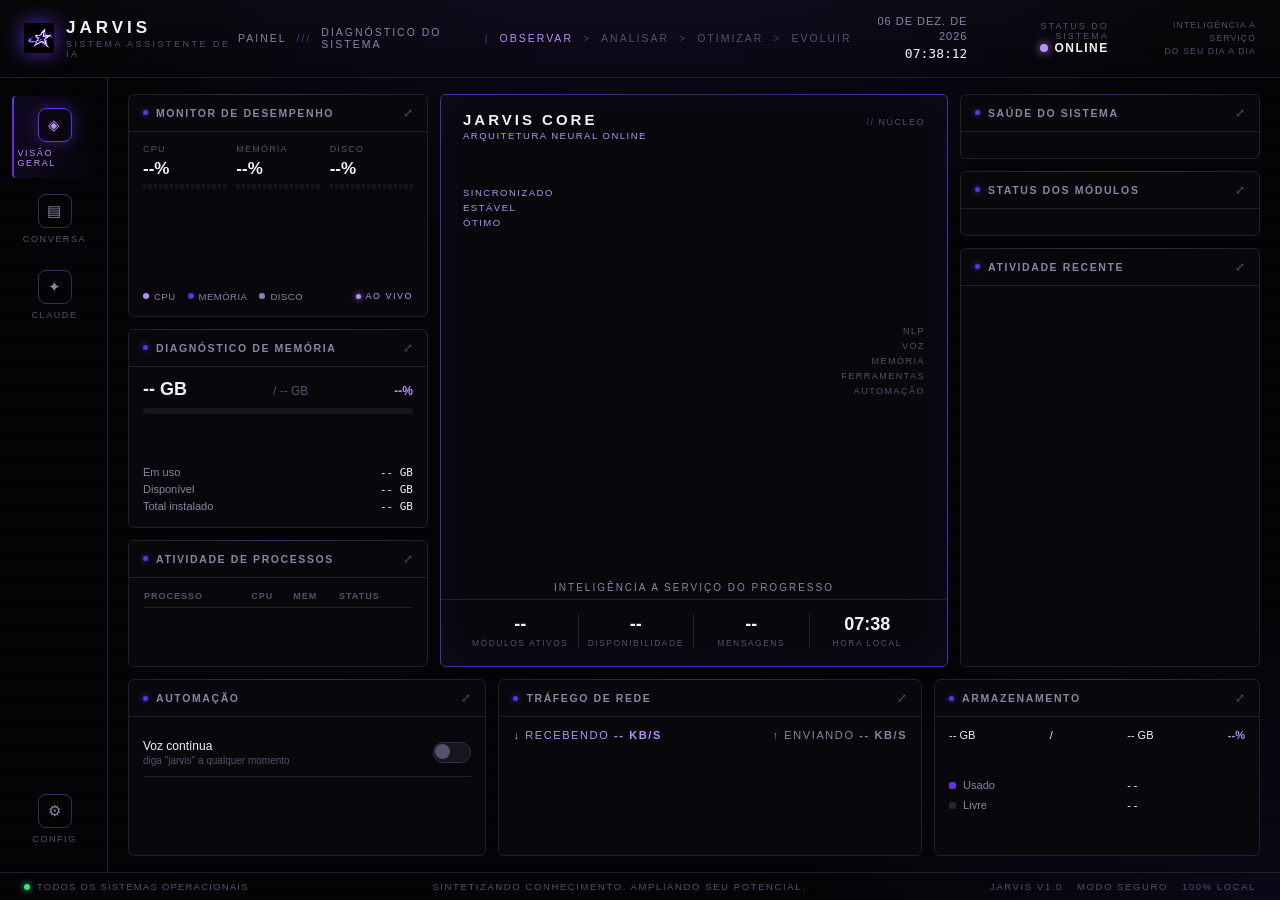
==== commit a1706e6a: "feat(claude): add usage summary and cancel controls to panel" ====
--- a/JARVIS/interface_web/web/index.html
+++ b/JARVIS/interface_web/web/index.html
@@ -330,10 +330,12 @@
             </div>
           </header>
           <div id="claude-tabs" role="tablist" aria-label="Conversas Claude"></div>
+          <div id="claude-metrics" class="ct-metrics" aria-label="Consumo registrado de tokens pelo Claude CLI"></div>
           <div id="claude-messages" role="log" aria-live="polite"></div>
           <div class="ct-composer">
             <textarea id="claude-input" rows="2" placeholder="Pergunte ao Claude... (Enter envia; Shift+Enter quebra linha)" aria-label="Mensagem para Claude"></textarea>
             <button type="button" class="ct-btn" id="claude-send">Enviar</button>
+            <button type="button" class="ct-btn ct-btn-cancel" id="claude-cancel" disabled>Cancelar</button>
           </div>
           <div id="claude-status" role="status">Inicializando...</div>
           <div id="claude-tip">As conversas usam o Claude Code instalado localmente, sem salvar chaves de API.</div>
